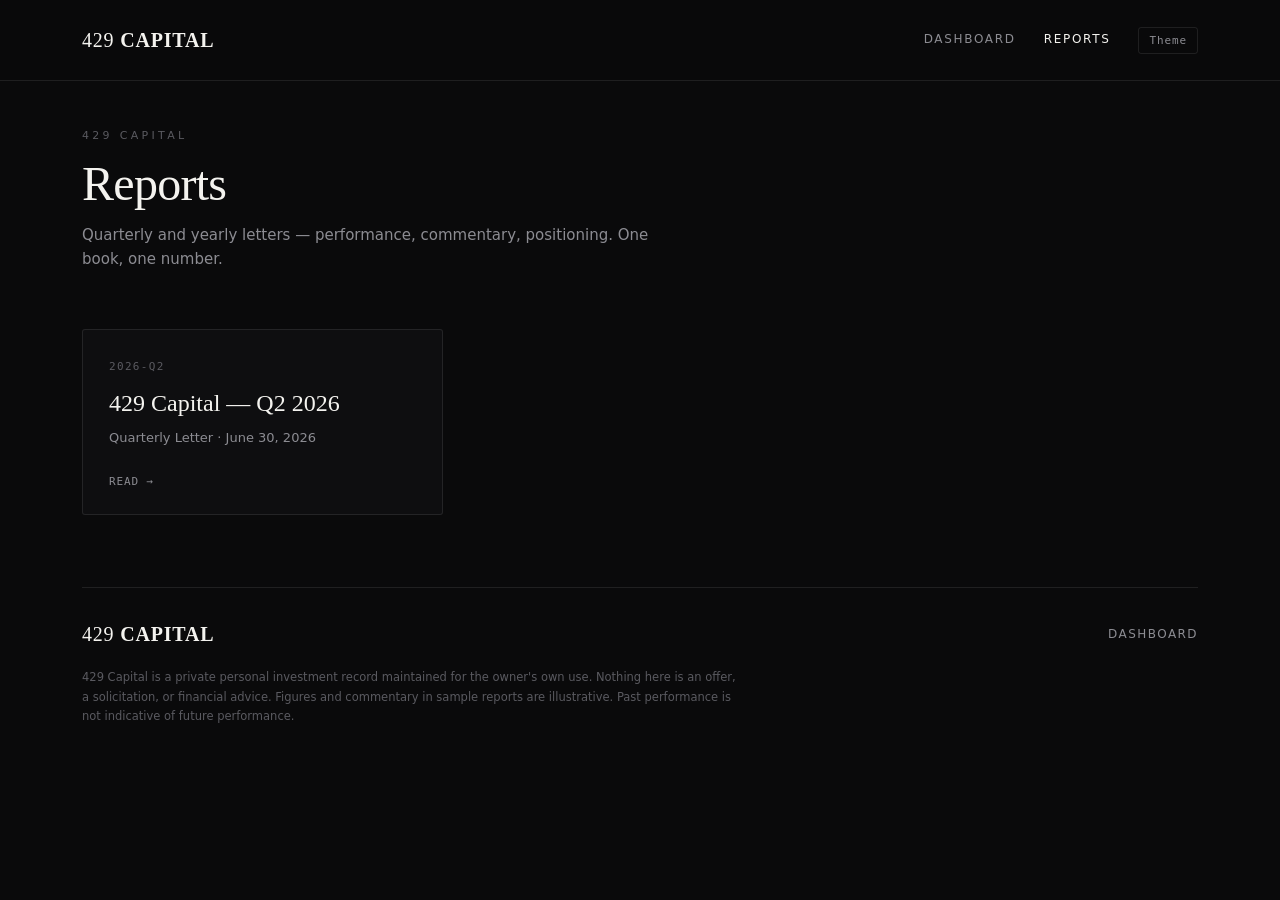
==== site/reports/index.html @ ff2b23fc "Phase 3: reports — template, index, sample Q2 2026 - report.html renders reports/<period>.json via ?" ====
<!DOCTYPE html>
<html lang="en">
<head>
<meta charset="UTF-8">
<meta name="viewport" content="width=device-width, initial-scale=1">
<title>Reports · 429 Capital</title>
<link rel="stylesheet" href="../assets/style.css">
</head>
<body>

<header class="topbar">
  <div class="wrap" style="display:flex;align-items:center;justify-content:space-between;width:100%">
    <a class="word" href="../index.html" style="text-decoration:none">429&nbsp;<b>CAPITAL</b></a>
    <nav class="topnav">
      <a href="../dashboard.html">Dashboard</a>
      <a href="index.html" class="active">Reports</a>
      <button class="theme-toggle" onclick="toggleTheme()">Theme</button>
    </nav>
  </div>
</header>

<div class="wrap">
  <header class="page-head">
    <div class="kicker">429 Capital</div>
    <h1>Reports</h1>
    <p class="sub">Quarterly and yearly letters — performance, commentary, positioning. One book, one number.</p>
  </header>

  <section class="block">
    <div id="report-list" class="report-list"></div>
  </section>

  <footer class="foot">
    <div class="foot-top">
      <div class="word">429&nbsp;<b>CAPITAL</b></div>
      <div class="foot-links" style="display:flex;gap:24px">
        <a href="../dashboard.html" style="color:var(--text-muted);text-decoration:none;font-size:12px;letter-spacing:0.12em;text-transform:uppercase">Dashboard</a>
      </div>
    </div>
    <p class="disc">429 Capital is a private personal investment record maintained for the owner's own use. Nothing here is an offer, a solicitation, or financial advice. Figures and commentary in sample reports are illustrative. Past performance is not indicative of future performance.</p>
  </footer>
</div>

<script>
  (function () {
    if (localStorage.getItem("429-theme") === "light")
      document.documentElement.setAttribute("data-theme", "light");
  })();
  function toggleTheme() {
    const el = document.documentElement;
    const next = el.getAttribute("data-theme") === "light" ? "dark" : "light";
    if (next === "light") el.setAttribute("data-theme", "light");
    else el.removeAttribute("data-theme");
    localStorage.setItem("429-theme", next);
  }
  window.toggleTheme = toggleTheme;

  const esc = (s) =>
    String(s).replace(/[&<>"]/g, (c) => ({ "&": "&amp;", "<": "&lt;", ">": "&gt;", '"': "&quot;" }[c]));

  (async function () {
    let reports = [];
    try {
      const d = await (await fetch("../data/data.json", { cache: "no-store" })).json();
      reports = d.reports || [];
    } catch (e) { /* fall through to empty state */ }

    const el = document.getElementById("report-list");
    if (!reports.length) {
      el.innerHTML = `<p class="empty">No reports yet. Add <code>reports/&lt;period&gt;.json</code> and run <code>build.py</code>.</p>`;
      return;
    }
    el.innerHTML = reports.map((r) => {
      const date = r.date
        ? new Date(r.date).toLocaleDateString(undefined, { year: "numeric", month: "long", day: "numeric" })
        : "";
      return `<a class="report-card" href="report.html?period=${encodeURIComponent(r.period)}">
        <div class="rc-period">${esc(r.period || "")}</div>
        <div class="rc-title">${esc(r.title || r.period || "")}</div>
        <div class="rc-meta">${esc(r.subtitle || "")}${date ? ` · ${esc(date)}` : ""}</div>
        <div class="rc-go">Read →</div>
      </a>`;
    }).join("");
  })();
</script>
</body>
</html>
---- site/assets/style.css ----
/* 429 Capital — shared theme. Dark monochrome now; flip [data-theme="light"] later.
   All colour goes through CSS variables. System fonts only. */

:root{
  --bg:#0a0a0b;
  --bg-2:#0e0e10;
  --surface:#141416;
  --surface-2:#191a1d;
  --text:#f4f3ef;
  --text-muted:#8c8c92;
  --text-dim:#5a5a60;
  --border:rgba(255,255,255,0.09);
  --border-strong:rgba(255,255,255,0.16);
  --accent:#f4f3ef;            /* monochrome for now — swap to colour later */
  --positive:#e8e7e3;          /* sign/weight conveys +/- now; colour later */
  --negative:#8c8c92;
  --warn:#cdb87a;              /* placeholder/sample marker, intentionally muted */

  --serif:'Iowan Old Style','Palatino Linotype',Palatino,Georgia,'Times New Roman',serif;
  --sans:system-ui,-apple-system,'Segoe UI',Roboto,Helvetica,Arial,sans-serif;
  --mono:ui-monospace,'SF Mono',SFMono-Regular,Menlo,Consolas,monospace;

  --radius:3px;
  --maxw:1180px;
}

[data-theme="light"]{
  --bg:#f4f3ef;
  --bg-2:#ecebe6;
  --surface:#ffffff;
  --surface-2:#f7f6f2;
  --text:#15140f;
  --text-muted:#5d5d63;
  --text-dim:#8c8c92;
  --border:rgba(0,0,0,0.10);
  --border-strong:rgba(0,0,0,0.18);
  --accent:#15140f;
  --positive:#15140f;
  --negative:#8c8c92;
  --warn:#8a7634;
}

*{margin:0;padding:0;box-sizing:border-box}
html{scroll-behavior:smooth}
body{
  background:var(--bg);color:var(--text);font-family:var(--sans);
  line-height:1.6;-webkit-font-smoothing:antialiased;
}
a{color:inherit}

.wrap{max-width:var(--maxw);margin:0 auto;padding:0 32px}
@media(max-width:680px){.wrap{padding:0 18px}}

/* ---- top bar ---- */
.topbar{display:flex;align-items:center;justify-content:space-between;
  padding:24px 0;border-bottom:1px solid var(--border);position:sticky;top:0;
  background:color-mix(in srgb,var(--bg) 86%,transparent);backdrop-filter:blur(8px);z-index:20}
.word{font-family:var(--serif);font-weight:400;font-size:20px;letter-spacing:0.04em}
.word b{font-weight:600}
.topnav{display:flex;gap:28px;align-items:center}
.topnav a{color:var(--text-muted);text-decoration:none;font-size:12px;
  letter-spacing:0.14em;text-transform:uppercase;transition:color .2s}
.topnav a:hover,.topnav a.active{color:var(--text)}
.theme-toggle{background:none;border:1px solid var(--border);color:var(--text-muted);
  font-family:var(--mono);font-size:11px;letter-spacing:0.08em;padding:6px 10px;
  border-radius:var(--radius);cursor:pointer;transition:.2s}
.theme-toggle:hover{color:var(--text);border-color:var(--border-strong)}
@media(max-width:680px){.topnav{gap:16px}.topnav a{font-size:11px;letter-spacing:0.08em}}

/* ---- page header ---- */
.page-head{padding:46px 0 10px}
.page-head .kicker{font-size:11px;letter-spacing:0.3em;text-transform:uppercase;
  color:var(--text-dim);margin-bottom:14px}
.page-head h1{font-family:var(--serif);font-weight:300;font-size:clamp(30px,4.5vw,48px);
  letter-spacing:-0.015em;line-height:1.05}
.page-head .sub{margin-top:14px;color:var(--text-muted);max-width:60ch;font-size:15px}

/* ---- sections ---- */
section.block{padding:40px 0 8px}
.sec-label{font-size:11px;letter-spacing:0.26em;text-transform:uppercase;
  color:var(--text-dim);margin-bottom:6px}
.sec-title{font-family:var(--serif);font-weight:300;font-size:clamp(22px,3vw,30px);
  letter-spacing:-0.01em;margin-bottom:24px}

/* ---- cards / grid ---- */
.cards{display:grid;grid-template-columns:repeat(4,1fr);gap:1px;background:var(--border);
  border:1px solid var(--border);border-radius:var(--radius);overflow:hidden}
.card{background:var(--bg);padding:22px 22px 24px}
.card .l{font-size:10.5px;letter-spacing:0.16em;text-transform:uppercase;
  color:var(--text-dim);margin-bottom:10px}
.card .v{font-family:var(--mono);font-size:clamp(20px,2.4vw,28px);letter-spacing:-0.01em;
  font-variant-numeric:tabular-nums}
.card .x{font-size:12px;color:var(--text-muted);margin-top:8px}
@media(max-width:820px){.cards{grid-template-columns:repeat(2,1fr)}}
@media(max-width:430px){.cards{grid-template-columns:1fr}}

.panel{border:1px solid var(--border);border-radius:var(--radius);
  background:linear-gradient(180deg,var(--bg-2),var(--bg))}
.panel-head{display:flex;justify-content:space-between;align-items:center;
  flex-wrap:wrap;gap:14px;padding:20px 24px;border-bottom:1px solid var(--border)}
.panel-head h3{font-family:var(--serif);font-weight:400;font-size:18px}
.panel-body{padding:22px 24px}

.two-col{display:grid;grid-template-columns:1.3fr 1fr;gap:24px;align-items:start}
@media(max-width:860px){.two-col{grid-template-columns:1fr}}

/* ---- placeholder / sample markers ---- */
.badge{display:inline-block;font-family:var(--mono);font-size:10px;letter-spacing:0.08em;
  text-transform:uppercase;padding:3px 8px;border-radius:2px;border:1px solid var(--border)}
.badge.sample{color:var(--warn);border-color:color-mix(in srgb,var(--warn) 45%,transparent)}
.is-placeholder{position:relative}
.is-placeholder .v,.is-placeholder.v{color:var(--text-dim);font-style:italic}
.placeholder-note{font-family:var(--mono);font-size:10.5px;color:var(--warn);
  letter-spacing:0.04em;margin-top:8px;display:flex;align-items:center;gap:8px}
.dash{color:var(--text-dim)}

/* ---- legend / chart ---- */
.legend{display:flex;gap:20px;align-items:center}
.leg{display:flex;align-items:center;gap:8px;font-size:12px;color:var(--text-muted)}
.leg span{width:18px;height:2px;display:inline-block}
.leg.fund span{background:var(--text)}
.leg.bench span{background:var(--text-dim);
  background-image:repeating-linear-gradient(90deg,var(--text-dim) 0 5px,transparent 5px 9px)}
.chart-wrap{position:relative;height:320px;padding:8px 6px}
.chart-wrap.donut{height:240px}

/* ---- tables ---- */
.perf-table,.holdings-table{width:100%;border-collapse:collapse;font-size:13.5px}
.perf-table th,.holdings-table th{text-align:left;font-weight:500;color:var(--text-dim);
  font-size:10.5px;letter-spacing:0.12em;text-transform:uppercase;
  padding:12px 14px;border-bottom:1px solid var(--border-strong)}
.perf-table td,.holdings-table td{padding:13px 14px;border-bottom:1px solid var(--border);
  font-variant-numeric:tabular-nums}
.perf-table tr:last-child td,.holdings-table tr:last-child td{border-bottom:none}
.num{text-align:right;font-family:var(--mono)}
.holdings-table th.sortable{cursor:pointer;user-select:none}
.holdings-table th.sortable:hover{color:var(--text)}
.holdings-table th.sortable .arrow{opacity:.5;font-size:9px;margin-left:4px}
.tag{display:inline-block;font-family:var(--mono);font-size:10.5px;color:var(--text-muted);
  border:1px solid var(--border);border-radius:2px;padding:2px 7px;letter-spacing:0.04em;
  text-transform:capitalize}
.tag.book-passive{border-color:color-mix(in srgb,var(--text) 22%,transparent);color:var(--text)}
.tag.book-conviction{border-color:color-mix(in srgb,var(--text) 32%,transparent);color:var(--text)}
.tag.book-tactical{border-color:var(--border-strong);color:var(--text);
  background:var(--surface-2)}
.pos{font-weight:600;color:var(--positive)}
.neg{color:var(--negative)}

/* ---- filter chips ---- */
.chips{display:flex;flex-wrap:wrap;gap:8px;margin-bottom:18px}
.chip-group{display:flex;gap:6px;align-items:center;flex-wrap:wrap}
.chip-group .gl{font-size:10px;letter-spacing:0.14em;text-transform:uppercase;
  color:var(--text-dim);margin-right:4px}
.chip{font-family:var(--mono);font-size:11px;letter-spacing:0.04em;
  padding:5px 11px;border:1px solid var(--border);border-radius:99px;
  color:var(--text-muted);cursor:pointer;transition:.18s;text-transform:capitalize;
  background:none}
.chip:hover{border-color:var(--border-strong);color:var(--text)}
.chip.on{background:var(--text);color:var(--bg);border-color:var(--text)}

/* ---- exposure bars ---- */
.expo-grid{display:grid;grid-template-columns:repeat(4,1fr);gap:1px;background:var(--border);
  border:1px solid var(--border);border-radius:var(--radius);overflow:hidden;margin-bottom:22px}
.expo-grid .card{padding:20px}
@media(max-width:680px){.expo-grid{grid-template-columns:repeat(2,1fr)}}
.bars{display:flex;flex-direction:column;gap:14px}
.bar-row{display:grid;grid-template-columns:120px 1fr 54px;align-items:center;gap:14px;
  font-size:13px}
.bar-row .bl{color:var(--text-muted);text-transform:capitalize}
.bar-track{height:8px;background:var(--surface-2);border-radius:99px;overflow:hidden}
.bar-fill{height:100%;background:var(--text);border-radius:99px}
.bar-row .bn{font-family:var(--mono);text-align:right;color:var(--text-muted)}
@media(max-width:520px){.bar-row{grid-template-columns:90px 1fr 40px;gap:8px}}

/* ---- footer ---- */
.foot{margin-top:64px;border-top:1px solid var(--border);padding:30px 0 56px}
.foot .disc{font-size:11.5px;color:var(--text-dim);line-height:1.7;max-width:90ch}
.foot-top{display:flex;justify-content:space-between;align-items:center;
  flex-wrap:wrap;gap:14px;margin-bottom:18px}

.empty{color:var(--text-dim);font-size:13px;padding:18px 0}
.empty code{font-family:var(--mono);font-size:12px;color:var(--text-muted)}

/* ============================================================
   Reports
   ============================================================ */

/* ---- reports index listing ---- */
.report-list{display:grid;grid-template-columns:repeat(auto-fill,minmax(300px,1fr));
  gap:16px;margin-top:8px}
.report-card{background:var(--bg-2);border:1px solid var(--border);border-radius:var(--radius);
  padding:28px 26px 24px;text-decoration:none;color:inherit;
  display:flex;flex-direction:column;gap:6px;transition:.25s;min-height:150px}
.report-card:hover{border-color:var(--border-strong);background:var(--surface-2)}
.rc-period{font-family:var(--mono);font-size:11px;letter-spacing:0.12em;
  text-transform:uppercase;color:var(--text-dim)}
.rc-title{font-family:var(--serif);font-weight:400;font-size:24px;margin-top:2px}
.rc-meta{font-size:13px;color:var(--text-muted)}
.rc-go{margin-top:auto;font-family:var(--mono);font-size:11px;letter-spacing:0.08em;
  text-transform:uppercase;color:var(--text-muted);padding-top:18px}
.report-card:hover .rc-go{color:var(--text)}

/* ---- report page layout: sticky sidebar + main ---- */
.report-layout{display:grid;grid-template-columns:212px 1fr;gap:48px;
  align-items:start;padding-top:8px}
@media(max-width:860px){.report-layout{grid-template-columns:1fr;gap:0}}

.report-side{position:sticky;top:88px;align-self:start}
@media(max-width:860px){.report-side{position:static;top:auto;margin-top:32px;
  border-bottom:1px solid var(--border);padding-bottom:8px}}
.side-label{font-size:10px;letter-spacing:0.2em;text-transform:uppercase;
  color:var(--text-dim);margin-bottom:14px}
.side-nav{display:flex;flex-direction:column;gap:2px}
.side-nav a{font-size:13px;color:var(--text-muted);text-decoration:none;
  padding:5px 0;border-left:2px solid transparent;padding-left:12px;transition:.18s}
.side-nav a:hover{color:var(--text)}
.side-nav a.active{color:var(--text);border-left-color:var(--text)}
.side-sep{height:1px;background:var(--border);margin:18px 0}
.side-all{font-family:var(--mono);font-size:11px;letter-spacing:0.06em;
  color:var(--text-muted);text-decoration:none;transition:.18s}
.side-all:hover{color:var(--text)}
.prevnext{display:flex;flex-direction:column;gap:8px;margin-top:18px}
.pn{font-family:var(--mono);font-size:11px;letter-spacing:0.04em;color:var(--text-muted);
  text-decoration:none;transition:.18s}
.pn:hover{color:var(--text)}
.pn.disabled{color:var(--text-dim);cursor:default}
@media(max-width:860px){.prevnext{flex-direction:row;gap:18px}}

/* ---- report hero ---- */
.report-main{min-width:0;padding-bottom:20px}
.report-hero{padding:40px 0 8px;border-bottom:1px solid var(--border);margin-bottom:8px}
.hero-sub{font-size:11px;letter-spacing:0.3em;text-transform:uppercase;
  color:var(--text-dim);margin-bottom:14px}
.hero-title{font-family:var(--serif);font-weight:300;font-size:clamp(32px,5vw,52px);
  letter-spacing:-0.015em;line-height:1.04}
.hero-date{margin-top:14px;font-family:var(--mono);font-size:12px;color:var(--text-muted);
  letter-spacing:0.04em;margin-bottom:8px}

/* ---- commentary prose ---- */
.prose{max-width:68ch;color:var(--text-muted);font-size:15.5px;line-height:1.75}
.prose h2{font-family:var(--serif);font-weight:400;font-size:22px;color:var(--text);
  margin:30px 0 10px;letter-spacing:-0.01em}
.prose h3{font-weight:600;font-size:14px;color:var(--text);margin:22px 0 6px;
  letter-spacing:0.01em}
.prose p{margin:0 0 16px}
.prose strong{color:var(--text);font-weight:600}
.prose em{font-style:italic}
.prose ul{margin:0 0 16px;padding-left:20px}
.prose li{margin:0 0 6px}

/* ---- holdings cards (expandable) ---- */
.hcards{display:flex;flex-direction:column;gap:1px;background:var(--border);
  border:1px solid var(--border);border-radius:var(--radius);overflow:hidden}
.hcard{background:var(--bg)}
.hcard>summary{list-style:none;cursor:pointer;display:flex;align-items:center;gap:14px;
  padding:18px 22px;transition:background .2s}
.hcard>summary::-webkit-details-marker{display:none}
.hcard>summary:hover{background:var(--bg-2)}
.hc-name{font-family:var(--serif);font-size:18px;font-weight:400}
.hc-ticker{font-family:var(--mono);font-size:11px;color:var(--text-dim);letter-spacing:0.04em}
.hc-chev{margin-left:auto;color:var(--text-dim);font-size:12px;transition:transform .2s}
.hcard[open] .hc-chev{transform:rotate(180deg)}
.hc-body{padding:2px 22px 22px}
.hc-body p{font-size:14px;color:var(--text-muted);line-height:1.7;max-width:70ch}
.hc-tags{display:flex;flex-wrap:wrap;gap:8px;margin-top:16px}
.hc-tags .tag{text-transform:none;display:inline-flex;gap:6px;align-items:center}
.hc-tags .tag .tk{color:var(--text-dim);text-transform:uppercase;font-size:9px;letter-spacing:0.1em}

/* ---- regions ---- */
.regions{display:flex;flex-direction:column;gap:24px}
.region-head{display:flex;justify-content:space-between;align-items:baseline;
  margin-bottom:12px;padding-bottom:8px;border-bottom:1px solid var(--border)}
.region-head span:first-child{font-family:var(--serif);font-size:17px}
.region-head .bn{font-family:var(--mono);font-size:13px;color:var(--text-muted)}
.region .bar-row.sub{margin-bottom:10px}
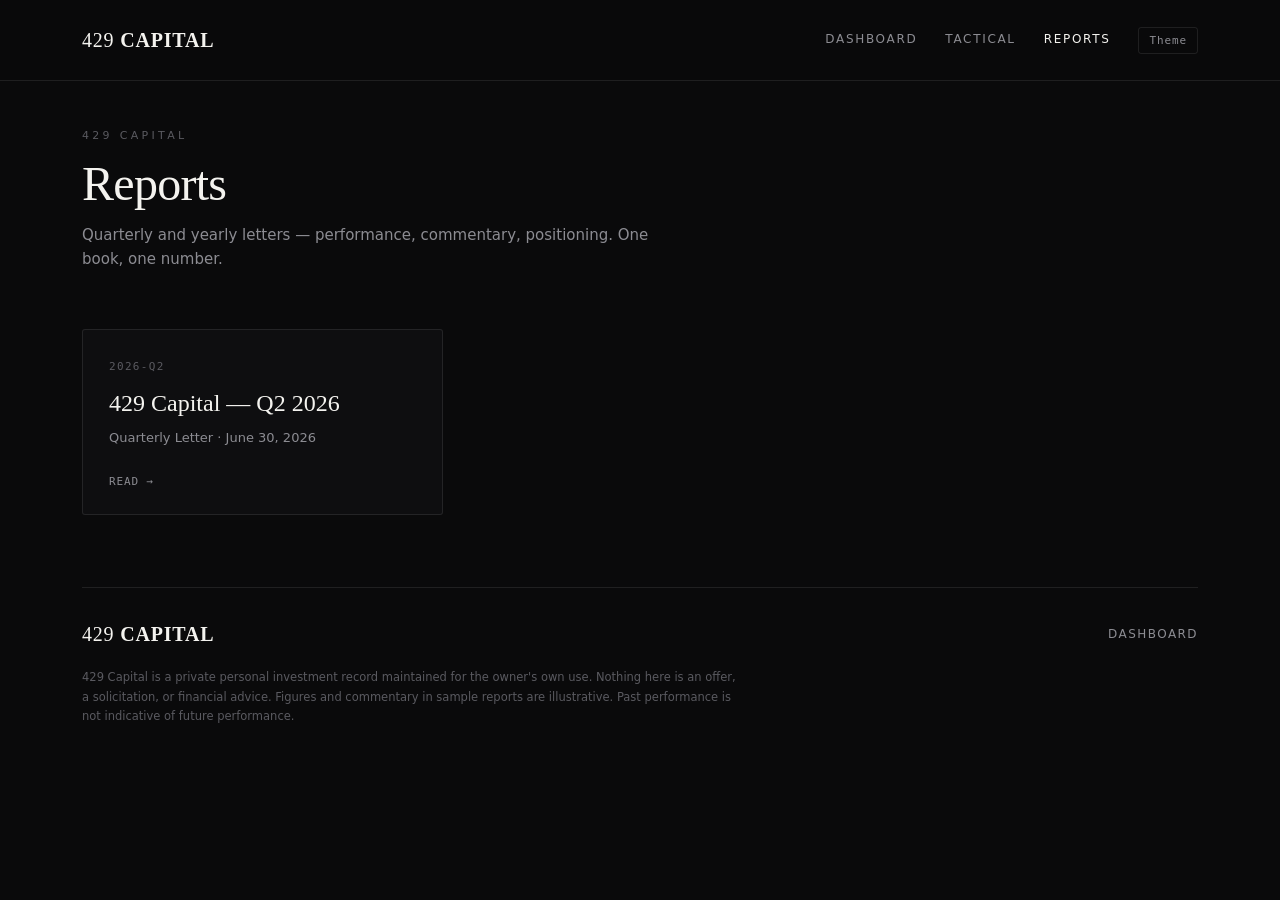
==== commit a004fde0: "Add live Tactical page (Hyperliquid) New site/tactical.html + assets/tactical.js: a dedicated page f" ====
--- a/site/reports/index.html
+++ b/site/reports/index.html
@@ -13,6 +13,7 @@
     <a class="word" href="../index.html" style="text-decoration:none">429&nbsp;<b>CAPITAL</b></a>
     <nav class="topnav">
       <a href="../dashboard.html">Dashboard</a>
+      <a href="../tactical.html">Tactical</a>
       <a href="index.html" class="active">Reports</a>
       <button class="theme-toggle" onclick="toggleTheme()">Theme</button>
     </nav>
--- a/site/assets/style.css
+++ b/site/assets/style.css
@@ -16,6 +16,15 @@
   --negative:#8c8c92;
   --warn:#cdb87a;              /* placeholder/sample marker, intentionally muted */
 
+  /* NAV chart palette — keyed to where each sleeve actually lives, so the chart
+     reads like the broker apps: Conviction ≈ Stake (its line is green),
+     Wealth Base ≈ CommSec (its line is blue). Total Fund is the bright ink hero. */
+  --c-fund:#f4f3ef;            /* Total Fund — ink hero */
+  --c-conviction:#3ecf8e;      /* Stake green */
+  --c-wealth:#5b9be0;          /* CommSec blue */
+  --c-tactical:#b98a8a;        /* muted rose (marked chip only) */
+  --c-benchmark:#6a6a70;       /* benchmark — grey dashed */
+
   --serif:'Iowan Old Style','Palatino Linotype',Palatino,Georgia,'Times New Roman',serif;
   --sans:system-ui,-apple-system,'Segoe UI',Roboto,Helvetica,Arial,sans-serif;
   --mono:ui-monospace,'SF Mono',SFMono-Regular,Menlo,Consolas,monospace;
@@ -38,6 +47,11 @@
   --positive:#15140f;
   --negative:#8c8c92;
   --warn:#8a7634;
+  --c-fund:#15140f;            /* Total Fund — ink hero */
+  --c-conviction:#12a565;      /* Stake green */
+  --c-wealth:#1f6fd6;          /* CommSec blue */
+  --c-tactical:#8a5a5a;
+  --c-benchmark:#8c8c92;
 }
 
 *{margin:0;padding:0;box-sizing:border-box}
@@ -115,12 +129,33 @@
 .dash{color:var(--text-dim)}
 
 /* ---- legend / chart ---- */
-.legend{display:flex;gap:20px;align-items:center}
+.legend{display:flex;gap:18px;align-items:center;flex-wrap:wrap}
 .leg{display:flex;align-items:center;gap:8px;font-size:12px;color:var(--text-muted)}
-.leg span{width:18px;height:2px;display:inline-block}
-.leg.fund span{background:var(--text)}
-.leg.bench span{background:var(--text-dim);
-  background-image:repeating-linear-gradient(90deg,var(--text-dim) 0 5px,transparent 5px 9px)}
+.leg span{width:18px;height:2px;display:inline-block;background:var(--text)}
+.leg.fund span{background:var(--c-fund);height:3px}
+.leg.conviction span{background:var(--c-conviction)}
+.leg.wealth_base span{background:var(--c-wealth)}
+.leg.total_fund span{background:var(--c-fund);height:3px}
+.leg.bench span,.leg.benchmark span{background:var(--c-benchmark);
+  background-image:repeating-linear-gradient(90deg,var(--c-benchmark) 0 5px,transparent 5px 9px)}
+
+/* Marked NAV/unit chips — the real since-cost mark per sleeve. */
+.navchips{display:flex;gap:1px;background:var(--border);border:1px solid var(--border);
+  border-radius:var(--radius);overflow:hidden;flex-wrap:wrap;margin-bottom:18px}
+.navchip{background:var(--bg);padding:14px 18px;flex:1 1 0;min-width:120px}
+.navchip .k{font-family:var(--mono);font-size:10px;letter-spacing:0.1em;
+  text-transform:uppercase;color:var(--text-dim);margin-bottom:7px;display:flex;
+  align-items:center;gap:7px}
+.navchip .k::before{content:"";width:9px;height:9px;border-radius:50%;
+  background:var(--dot,var(--text-dim));flex:none}
+.navchip.wealth_base{--dot:var(--c-wealth)}
+.navchip.conviction{--dot:var(--c-conviction)}
+.navchip.tactical{--dot:var(--c-tactical)}
+.navchip.total_fund{--dot:var(--c-fund)}
+.navchip .v{font-family:var(--mono);font-size:19px;letter-spacing:-0.01em}
+.navchip .d{font-size:11px;color:var(--text-muted);margin-top:4px}
+.chart-note{font-size:11.5px;color:var(--text-muted);line-height:1.55;
+  padding:14px 24px 2px;max-width:78ch}
 .chart-wrap{position:relative;height:320px;padding:8px 6px}
 .chart-wrap.donut{height:240px}
 
@@ -273,3 +308,49 @@
 .region-head span:first-child{font-family:var(--serif);font-size:17px}
 .region-head .bn{font-family:var(--mono);font-size:13px;color:var(--text-muted)}
 .region .bar-row.sub{margin-bottom:10px}
+
+/* ============================================================
+   Sleeve breakdown (the three sectors, side by side)
+   ============================================================ */
+.sub-title{font-family:var(--serif);font-weight:400;font-size:17px;
+  color:var(--text);margin-bottom:14px}
+
+.sleeve-grid{display:grid;grid-template-columns:repeat(3,1fr);gap:1px;
+  background:var(--border);border:1px solid var(--border);border-radius:var(--radius);
+  overflow:hidden}
+@media(max-width:760px){.sleeve-grid{grid-template-columns:1fr}}
+
+.sleeve-card{background:var(--bg);padding:24px 24px 26px;display:flex;
+  flex-direction:column;gap:4px;transition:background .25s}
+.sleeve-card:hover{background:var(--bg-2)}
+.sleeve-card.is-bench{background:var(--surface)}
+.sc-head{display:flex;align-items:baseline;justify-content:space-between;gap:10px}
+.sc-name{font-family:var(--serif);font-size:21px;font-weight:400}
+.sc-role{font-size:10px;letter-spacing:0.14em;text-transform:uppercase;color:var(--text-dim)}
+.sc-value{font-family:var(--mono);font-size:clamp(22px,2.6vw,30px);
+  letter-spacing:-0.01em;font-variant-numeric:tabular-nums;margin-top:12px}
+.sc-sub{font-family:var(--mono);font-size:12px;color:var(--text-muted);margin-top:4px}
+.sc-meta{font-size:11.5px;color:var(--text-dim);margin-top:2px}
+
+.wbar{position:relative;height:8px;background:var(--surface-2);border-radius:99px;
+  overflow:visible;margin-top:18px}
+.wbar-fill{position:absolute;left:0;top:0;height:100%;background:var(--text);border-radius:99px}
+.wbar-target{position:absolute;top:-3px;width:2px;height:14px;background:var(--text-dim)}
+.wrow{display:flex;justify-content:space-between;font-family:var(--mono);font-size:10.5px;
+  color:var(--text-dim);letter-spacing:0.04em;margin-top:9px}
+
+/* live vs manual price badge (header sub-line) */
+.px-live{color:var(--positive);font-family:var(--mono);font-size:11px;letter-spacing:0.03em}
+.px-manual{color:var(--text-dim);font-family:var(--mono);font-size:11px;letter-spacing:0.03em}
+
+/* tactical — trade lists */
+.trade-list{display:flex;flex-direction:column}
+.trade-row{display:grid;grid-template-columns:1fr auto;gap:2px 12px;
+  padding:10px 0;border-bottom:1px solid var(--border)}
+.trade-row:last-child{border-bottom:0}
+.tr-main{display:flex;align-items:baseline;gap:8px}
+.tr-coin{font-family:var(--mono);font-size:13px;color:var(--text)}
+.tr-dir{font-size:11px;color:var(--text-muted);text-transform:uppercase;letter-spacing:0.06em}
+.tr-meta{grid-column:1;font-family:var(--mono);font-size:10.5px;color:var(--text-dim)}
+.tr-pnl{grid-column:2;grid-row:1 / span 2;align-self:center;
+  font-family:var(--mono);font-size:14px;text-align:right}
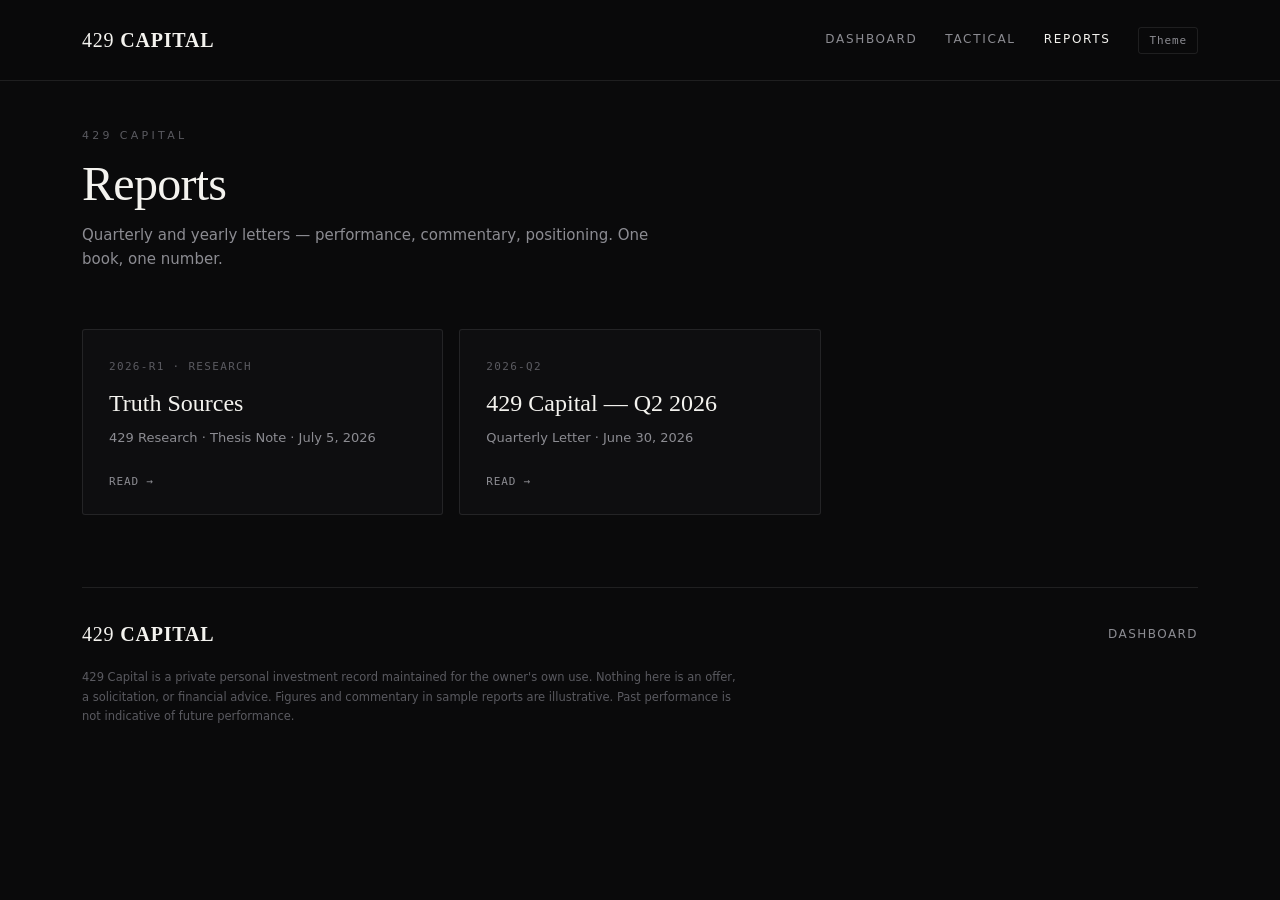
==== commit 587cd3d1: "Add 429 Research report: Truth Sources (HUBS/CRM agent thesis) New research-report kind alongside qu" ====
--- a/site/reports/index.html
+++ b/site/reports/index.html
@@ -75,8 +75,10 @@
       const date = r.date
         ? new Date(r.date).toLocaleDateString(undefined, { year: "numeric", month: "long", day: "numeric" })
         : "";
-      return `<a class="report-card" href="report.html?period=${encodeURIComponent(r.period)}">
-        <div class="rc-period">${esc(r.period || "")}</div>
+      const page = r.kind === "research" ? "research.html" : "report.html";
+      const tag = r.kind === "research" ? " · Research" : "";
+      return `<a class="report-card" href="${page}?period=${encodeURIComponent(r.period)}">
+        <div class="rc-period">${esc(r.period || "")}${tag}</div>
         <div class="rc-title">${esc(r.title || r.period || "")}</div>
         <div class="rc-meta">${esc(r.subtitle || "")}${date ? ` · ${esc(date)}` : ""}</div>
         <div class="rc-go">Read →</div>
--- a/site/assets/style.css
+++ b/site/assets/style.css
@@ -354,3 +354,170 @@
 .tr-meta{grid-column:1;font-family:var(--mono);font-size:10.5px;color:var(--text-dim)}
 .tr-pnl{grid-column:2;grid-row:1 / span 2;align-self:center;
   font-family:var(--mono);font-size:14px;text-align:right}
+
+/* ============================================================
+   Research reports (429 Research thesis notes)
+   ============================================================ */
+:root{
+  /* entity colors — validated for charts on dark surfaces */
+  --e-hubs:#29a06f;
+  --e-crm:#548fd0;
+  --e-xro:#bd8320;
+  --e-context:#6a6a70;
+}
+[data-theme="light"]{
+  --e-hubs:#12a565;
+  --e-crm:#1f6fd6;
+  --e-xro:#a0740a;
+  --e-context:#8c8c92;
+}
+
+.rsch-tickers{display:flex;flex-wrap:wrap;gap:8px;margin:4px 0 20px}
+.rsch-tick{display:inline-flex;align-items:center;gap:8px;font-family:var(--mono);
+  font-size:11.5px;color:var(--text-muted);border:1px solid var(--border);
+  border-radius:99px;padding:5px 12px}
+.rsch-tick .dot{width:8px;height:8px;border-radius:50%;background:var(--edot,var(--text-dim))}
+.rsch-tick b{color:var(--text);font-weight:600}
+
+/* verdict panel */
+.verdict{border:1px solid var(--border-strong);border-radius:var(--radius);
+  background:linear-gradient(180deg,var(--bg-2),var(--bg));padding:26px 28px;margin:26px 0 8px}
+.verdict-thesis{font-family:var(--serif);font-size:clamp(17px,2.2vw,21px);line-height:1.55;
+  color:var(--text);font-weight:300;max-width:75ch}
+.verdict-stances{margin-top:22px;display:flex;flex-direction:column;gap:1px;
+  background:var(--border);border:1px solid var(--border);border-radius:var(--radius);overflow:hidden}
+.stance{background:var(--bg);display:grid;grid-template-columns:170px 1fr;gap:6px 18px;
+  padding:14px 18px;align-items:baseline}
+@media(max-width:680px){.stance{grid-template-columns:1fr}}
+.stance-head{display:flex;align-items:center;gap:9px}
+.stance-head .dot{width:9px;height:9px;border-radius:50%;background:var(--edot,var(--text-dim));flex:none}
+.stance-head .tk{font-family:var(--mono);font-size:12px;color:var(--text);font-weight:600}
+.stance-head .st{font-size:10px;letter-spacing:0.1em;text-transform:uppercase;color:var(--text-dim)}
+.stance-line{font-size:13.5px;color:var(--text-muted);line-height:1.6}
+
+/* the stack diagram */
+.stack{display:flex;flex-direction:column;gap:0;margin-top:6px}
+.stack-layer{border:1px solid var(--border);border-radius:var(--radius);
+  background:linear-gradient(180deg,var(--bg-2),var(--bg));padding:20px 22px}
+.stack-layer.is-record{border-color:var(--border-strong);background:var(--surface)}
+.stack-t{font-family:var(--serif);font-size:19px;font-weight:400}
+.stack-d{font-size:12.5px;color:var(--text-muted);margin-top:3px}
+.stack-items{display:flex;flex-wrap:wrap;gap:7px;margin-top:14px}
+.stack-items .si{font-family:var(--mono);font-size:10.5px;color:var(--text-muted);
+  border:1px solid var(--border);border-radius:99px;padding:4px 10px}
+.stack-flow{display:flex;align-items:center;gap:12px;padding:10px 22px;color:var(--text-dim)}
+.stack-flow .arr{font-size:15px}
+.stack-flow .fl{font-family:var(--mono);font-size:10.5px;letter-spacing:0.08em;text-transform:uppercase}
+
+/* charts */
+.rsch-chart{position:relative;height:300px;padding:8px 6px}
+.rsch-chart.short{height:240px}
+.chart-table{margin-top:10px}
+.chart-table summary{font-family:var(--mono);font-size:10.5px;color:var(--text-dim);
+  cursor:pointer;letter-spacing:0.06em}
+.chart-table summary:hover{color:var(--text-muted)}
+.chart-table table{margin-top:10px;width:auto;min-width:50%;border-collapse:collapse;font-size:12px}
+.chart-table th{text-align:left;font-weight:500;color:var(--text-dim);padding:6px 14px 6px 0;
+  border-bottom:1px solid var(--border);font-size:10.5px;letter-spacing:0.06em;text-transform:uppercase}
+.chart-table td{padding:6px 14px 6px 0;border-bottom:1px solid var(--border);
+  color:var(--text-muted);font-family:var(--mono)}
+.chart-table td:first-child{font-family:var(--sans)}
+
+/* timeline */
+.tl{display:flex;flex-direction:column;margin-top:4px}
+.tl-row{display:grid;grid-template-columns:110px 14px 1fr;gap:0 16px;position:relative;
+  padding-bottom:22px}
+.tl-row:last-child{padding-bottom:4px}
+.tl-date{font-family:var(--mono);font-size:11px;color:var(--text-dim);letter-spacing:0.04em;
+  text-align:right;padding-top:2px}
+.tl-spine{position:relative}
+.tl-spine::before{content:"";position:absolute;left:6px;top:14px;bottom:-4px;width:1px;
+  background:var(--border)}
+.tl-row:last-child .tl-spine::before{display:none}
+.tl-dot{position:relative;width:13px;height:13px;border-radius:50%;margin-top:3px;
+  background:var(--bg);border:2px solid var(--text-dim)}
+.tl-row.side-bull .tl-dot{border-color:var(--text)}
+.tl-row.side-bear .tl-dot{border-color:var(--text-dim);background:var(--text-dim)}
+.tl-text{font-size:13.5px;color:var(--text-muted);line-height:1.65;max-width:72ch}
+.tl-tag{display:inline-block;font-family:var(--mono);font-size:9px;letter-spacing:0.12em;
+  text-transform:uppercase;color:var(--text-dim);border:1px solid var(--border);
+  border-radius:3px;padding:1px 6px;margin-left:8px;vertical-align:1px}
+@media(max-width:600px){.tl-row{grid-template-columns:70px 14px 1fr;gap:0 10px}}
+
+/* part divider (per-company) */
+.rsch-divider{border-left:3px solid var(--edot,var(--text));padding:6px 0 6px 22px;margin-top:8px}
+.rsch-divider h2{font-family:var(--serif);font-weight:300;font-size:clamp(24px,3.4vw,34px);
+  letter-spacing:-0.01em}
+.rsch-divider p{margin-top:10px;font-size:14.5px;color:var(--text-muted);line-height:1.7;max-width:72ch}
+
+/* bull/bear scoreboard */
+.scoreboard{display:grid;grid-template-columns:1fr 1fr;gap:1px;background:var(--border);
+  border:1px solid var(--border);border-radius:var(--radius);overflow:hidden}
+@media(max-width:760px){.scoreboard{grid-template-columns:1fr}}
+.sb-col{background:var(--bg);padding:20px 22px}
+.sb-col h4{font-size:11px;letter-spacing:0.2em;text-transform:uppercase;color:var(--text-dim);
+  margin-bottom:14px;display:flex;align-items:center;gap:8px}
+.sb-col h4 .dot{width:8px;height:8px;border-radius:50%}
+.sb-col.bull h4 .dot{background:var(--edot,var(--text))}
+.sb-col.bear h4 .dot{background:var(--text-dim)}
+.sb-col ul{list-style:none;display:flex;flex-direction:column;gap:12px}
+.sb-col li{font-size:13.5px;color:var(--text-muted);line-height:1.6;padding-left:16px;position:relative}
+.sb-col li::before{content:"";position:absolute;left:0;top:9px;width:6px;height:2px;background:var(--text-dim)}
+.sb-col.bull li::before{background:var(--edot,var(--text))}
+
+/* scenario ladders */
+.ladders{display:flex;flex-direction:column;gap:26px}
+.ladder{border:1px solid var(--border);border-radius:var(--radius);
+  background:linear-gradient(180deg,var(--bg-2),var(--bg));padding:22px 26px 20px}
+.ladder-head{display:flex;align-items:baseline;gap:12px;margin-bottom:38px}
+.ladder-head .nm{font-family:var(--serif);font-size:19px}
+.ladder-head .tk{font-family:var(--mono);font-size:11px;color:var(--text-dim)}
+.ladder-head .off{margin-left:auto;font-family:var(--mono);font-size:10.5px;color:var(--text-dim)}
+.ladder-track{position:relative;height:8px;background:var(--surface-2);border-radius:99px;
+  margin:0 8px}
+.ladder-range{position:absolute;top:0;height:100%;background:color-mix(in srgb,var(--edot) 22%,transparent);
+  border-radius:99px}
+.lmark{position:absolute;top:50%;transform:translate(-50%,-50%);width:14px;height:14px;
+  border-radius:50%;background:var(--edot,var(--text));border:3px solid var(--bg);z-index:2}
+.lmark.bear{background:color-mix(in srgb,var(--edot) 35%,var(--bg))}
+.lmark.base{background:color-mix(in srgb,var(--edot) 68%,var(--bg))}
+.lmark-lab{position:absolute;transform:translateX(-50%);font-family:var(--mono);font-size:10.5px;
+  color:var(--text-muted);white-space:nowrap;text-align:center}
+.lmark-lab.above{bottom:16px}
+.lmark-lab.below{top:16px}
+.lmark-lab b{display:block;color:var(--text);font-weight:600;font-size:11.5px}
+.lnow{position:absolute;top:-7px;transform:translateX(-50%);width:2px;height:22px;
+  background:var(--text);z-index:3}
+.lnow-lab{position:absolute;transform:translateX(-50%);top:-30px;font-family:var(--mono);
+  font-size:10.5px;color:var(--text);white-space:nowrap;font-weight:600}
+.ladder-notes{margin-top:44px;display:flex;flex-direction:column;gap:8px}
+.lnote{display:flex;gap:10px;align-items:baseline;font-size:12.5px;color:var(--text-muted)}
+.lnote .dot{width:8px;height:8px;border-radius:50%;flex:none;position:relative;top:1px}
+.lnote b{color:var(--text);font-weight:600;font-family:var(--mono);font-size:11.5px}
+
+/* callout */
+.callout{border:1px solid var(--border);border-left:3px solid var(--edot,var(--text));
+  border-radius:var(--radius);background:var(--surface);padding:22px 26px}
+.callout h3{font-family:var(--serif);font-size:19px;font-weight:400;margin-bottom:10px}
+.callout p{font-size:14px;color:var(--text-muted);line-height:1.7;max-width:78ch}
+
+/* research table */
+.rsch-table{width:100%;border-collapse:collapse;font-size:13px}
+.rsch-table th{text-align:left;font-weight:500;color:var(--text-dim);font-size:10.5px;
+  letter-spacing:0.08em;text-transform:uppercase;padding:12px 14px;border-bottom:1px solid var(--border-strong)}
+.rsch-table td{padding:13px 14px;border-bottom:1px solid var(--border);color:var(--text-muted);
+  line-height:1.55;vertical-align:top}
+.rsch-table tr:last-child td{border-bottom:none}
+.rsch-table td:first-child{color:var(--text);font-weight:500;white-space:nowrap}
+.rsch-table-wrap{overflow-x:auto}
+
+/* sources */
+.src-groups{display:grid;grid-template-columns:1fr 1fr;gap:26px}
+@media(max-width:760px){.src-groups{grid-template-columns:1fr}}
+.src-group h4{font-size:11px;letter-spacing:0.18em;text-transform:uppercase;
+  color:var(--text-dim);margin-bottom:12px}
+.src-group ul{list-style:none;display:flex;flex-direction:column;gap:8px}
+.src-group a{font-size:12.5px;color:var(--text-muted);text-decoration:none;
+  border-bottom:1px solid var(--border);line-height:1.5}
+.src-group a:hover{color:var(--text);border-bottom-color:var(--border-strong)}
+.src-note{font-size:12.5px;color:var(--text-dim);line-height:1.7;max-width:80ch;margin-bottom:22px}
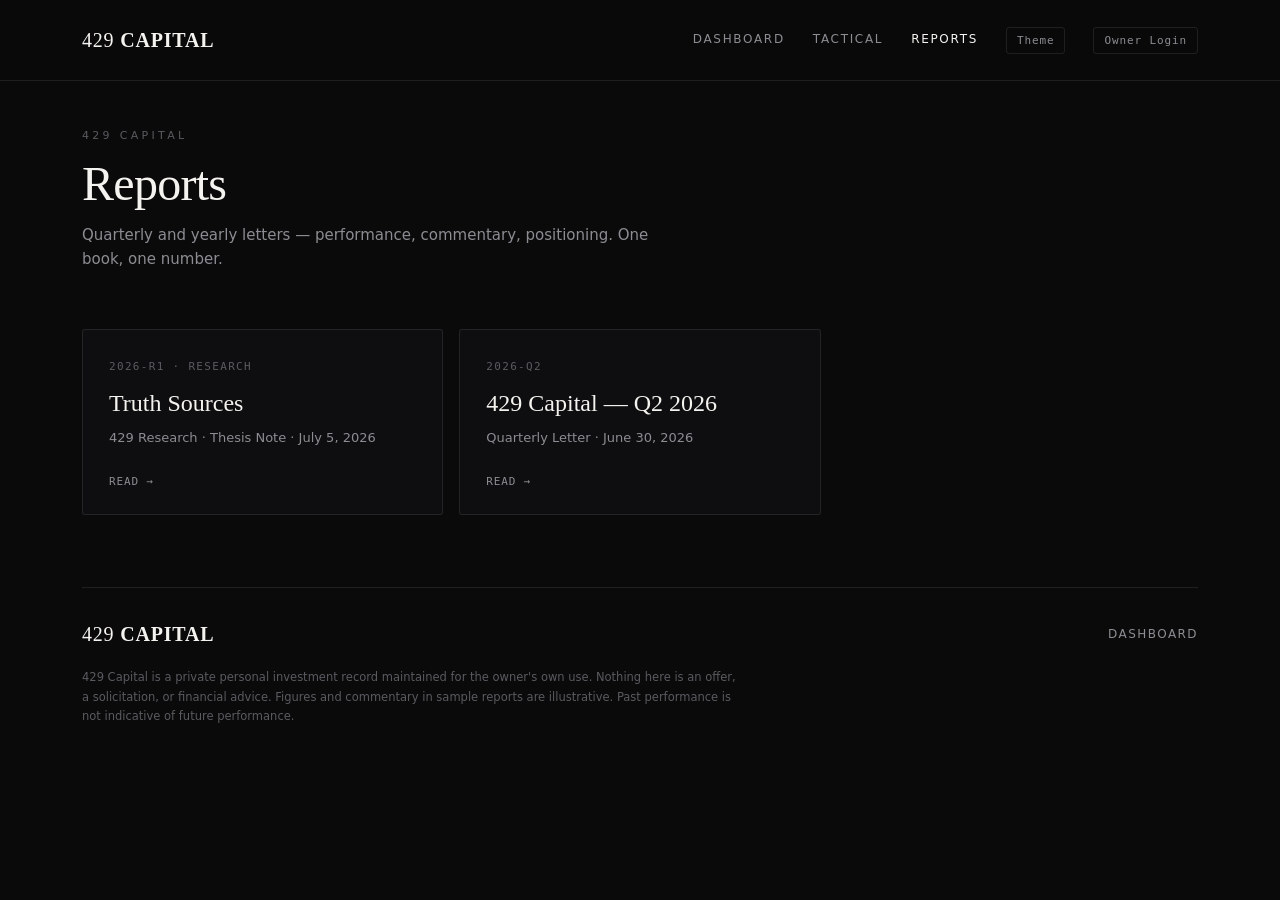
==== commit d013ff17: "Add owner login protection for dollar values" ====
--- a/site/reports/index.html
+++ b/site/reports/index.html
@@ -86,5 +86,6 @@
     }).join("");
   })();
 </script>
+<script src="../assets/auth.js"></script>
 </body>
 </html>
--- a/site/assets/style.css
+++ b/site/assets/style.css
@@ -521,3 +521,75 @@
   border-bottom:1px solid var(--border);line-height:1.5}
 .src-group a:hover{color:var(--text);border-bottom-color:var(--border-strong)}
 .src-note{font-size:12.5px;color:var(--text-dim);line-height:1.7;max-width:80ch;margin-bottom:22px}
+
+/* ============================================================
+   Mobile hardening
+   ============================================================ */
+html,body{max-width:100%;overflow-x:hidden}
+img,svg,canvas{max-width:100%}
+
+@media(max-width:760px){
+  body{font-size:15px}
+  .wrap{padding:0 16px}
+  .topbar{position:static;align-items:flex-start;gap:14px;padding:18px 0;flex-wrap:wrap}
+  .topbar>.wrap{padding:0 16px!important;gap:14px;flex-wrap:wrap}
+  .word{font-size:18px;line-height:1.2}
+  .topnav{width:100%;gap:8px;overflow-x:auto;padding-bottom:2px;scrollbar-width:none;-webkit-overflow-scrolling:touch}
+  .topnav::-webkit-scrollbar{display:none}
+  .topnav a,.theme-toggle{flex:0 0 auto;font-size:10.5px;letter-spacing:0.08em;white-space:nowrap}
+  .theme-toggle{padding:5px 9px}
+  .page-head{padding:32px 0 4px}
+  .page-head .kicker,.sec-label,.hero-sub{letter-spacing:0.18em}
+  section.block{padding:30px 0 4px}
+  .panel-head,.panel-body{padding-left:16px;padding-right:16px}
+  .panel{overflow-x:auto;-webkit-overflow-scrolling:touch}
+  .perf-table,.holdings-table,.rsch-table{min-width:720px}
+  .chart-wrap{height:250px;padding:4px 0}
+  .chart-wrap.donut{height:220px}
+  .cards{grid-template-columns:1fr}
+  .card{padding:18px 16px 20px}
+  .navchip{min-width:calc(50% - 1px);padding:12px 14px}
+  .expo-grid{grid-template-columns:1fr}
+  .bar-row{grid-template-columns:minmax(76px,32%) 1fr 44px;gap:8px}
+  .report-list{grid-template-columns:1fr}
+  .report-layout{padding-top:0}
+  .report-side{margin-top:22px;overflow-x:auto;-webkit-overflow-scrolling:touch}
+  .side-nav{flex-direction:row;gap:12px;white-space:nowrap;padding-bottom:8px}
+  .side-nav a{border-left:0;border-bottom:2px solid transparent;padding:4px 0 7px}
+  .side-nav a.active{border-left-color:transparent;border-bottom-color:var(--text)}
+  .prevnext{flex-wrap:wrap}
+  .hcard>summary{padding:16px;gap:10px}
+  .hc-body{padding:0 16px 18px}
+  .region-head{gap:12px}
+  .rsch-chart{height:240px}.rsch-chart.short{height:210px}
+  .verdict,.ladder,.callout{padding:20px 16px}
+  .ladder{overflow:hidden}
+  .ladder-head{flex-wrap:wrap;margin-bottom:46px}
+  .ladder-head .off{margin-left:0;width:100%}
+  .lmark-lab,.lnow-lab{font-size:9.5px}
+}
+
+@media(max-width:430px){
+  .wrap{padding:0 14px}
+  .panel-head,.panel-body{padding-left:14px;padding-right:14px}
+  .navchip{min-width:100%}
+  .chart-note{padding-left:14px;padding-right:14px}
+  .tl-row{grid-template-columns:58px 12px 1fr;gap:0 8px}
+  .tl-date{font-size:10px}
+}
+
+/* ---- owner login / private values ---- */
+.locked{display:inline-flex;align-items:center;gap:6px;color:var(--text-muted);font-family:var(--mono);font-size:.72em;letter-spacing:.04em;text-transform:uppercase}
+.locked::before{content:"🔒";font-size:.9em}
+.auth-button{white-space:nowrap}
+.auth-modal{position:fixed;inset:0;z-index:100;display:grid;place-items:center;padding:20px;background:rgba(0,0,0,.68);backdrop-filter:blur(8px)}
+.auth-card{position:relative;width:min(420px,100%);border:1px solid var(--border-strong);border-radius:var(--radius);background:linear-gradient(180deg,var(--bg-2),var(--bg));padding:28px;box-shadow:0 20px 70px rgba(0,0,0,.45)}
+.auth-card h2{font-family:var(--serif);font-weight:300;font-size:30px;line-height:1.1;margin-bottom:10px}
+.auth-card p{font-size:13.5px;color:var(--text-muted);line-height:1.6;margin-bottom:18px}
+.auth-card label{display:block;font-size:11px;letter-spacing:.12em;text-transform:uppercase;color:var(--text-dim);margin:14px 0 0}
+.auth-card input{width:100%;margin-top:7px;border:1px solid var(--border);border-radius:var(--radius);background:var(--surface);color:var(--text);padding:11px 12px;font:16px var(--sans)}
+.auth-card input:focus{outline:1px solid var(--border-strong)}
+.auth-card .btn{width:100%;margin-top:18px;background:transparent}
+.auth-error{min-height:20px;margin:12px 0 0!important;color:var(--warn)!important;font-family:var(--mono);font-size:11px!important}
+.auth-x{position:absolute;top:12px;right:14px;border:0;background:none;color:var(--text-muted);font-size:24px;cursor:pointer}
+.auth-x:hover{color:var(--text)}
